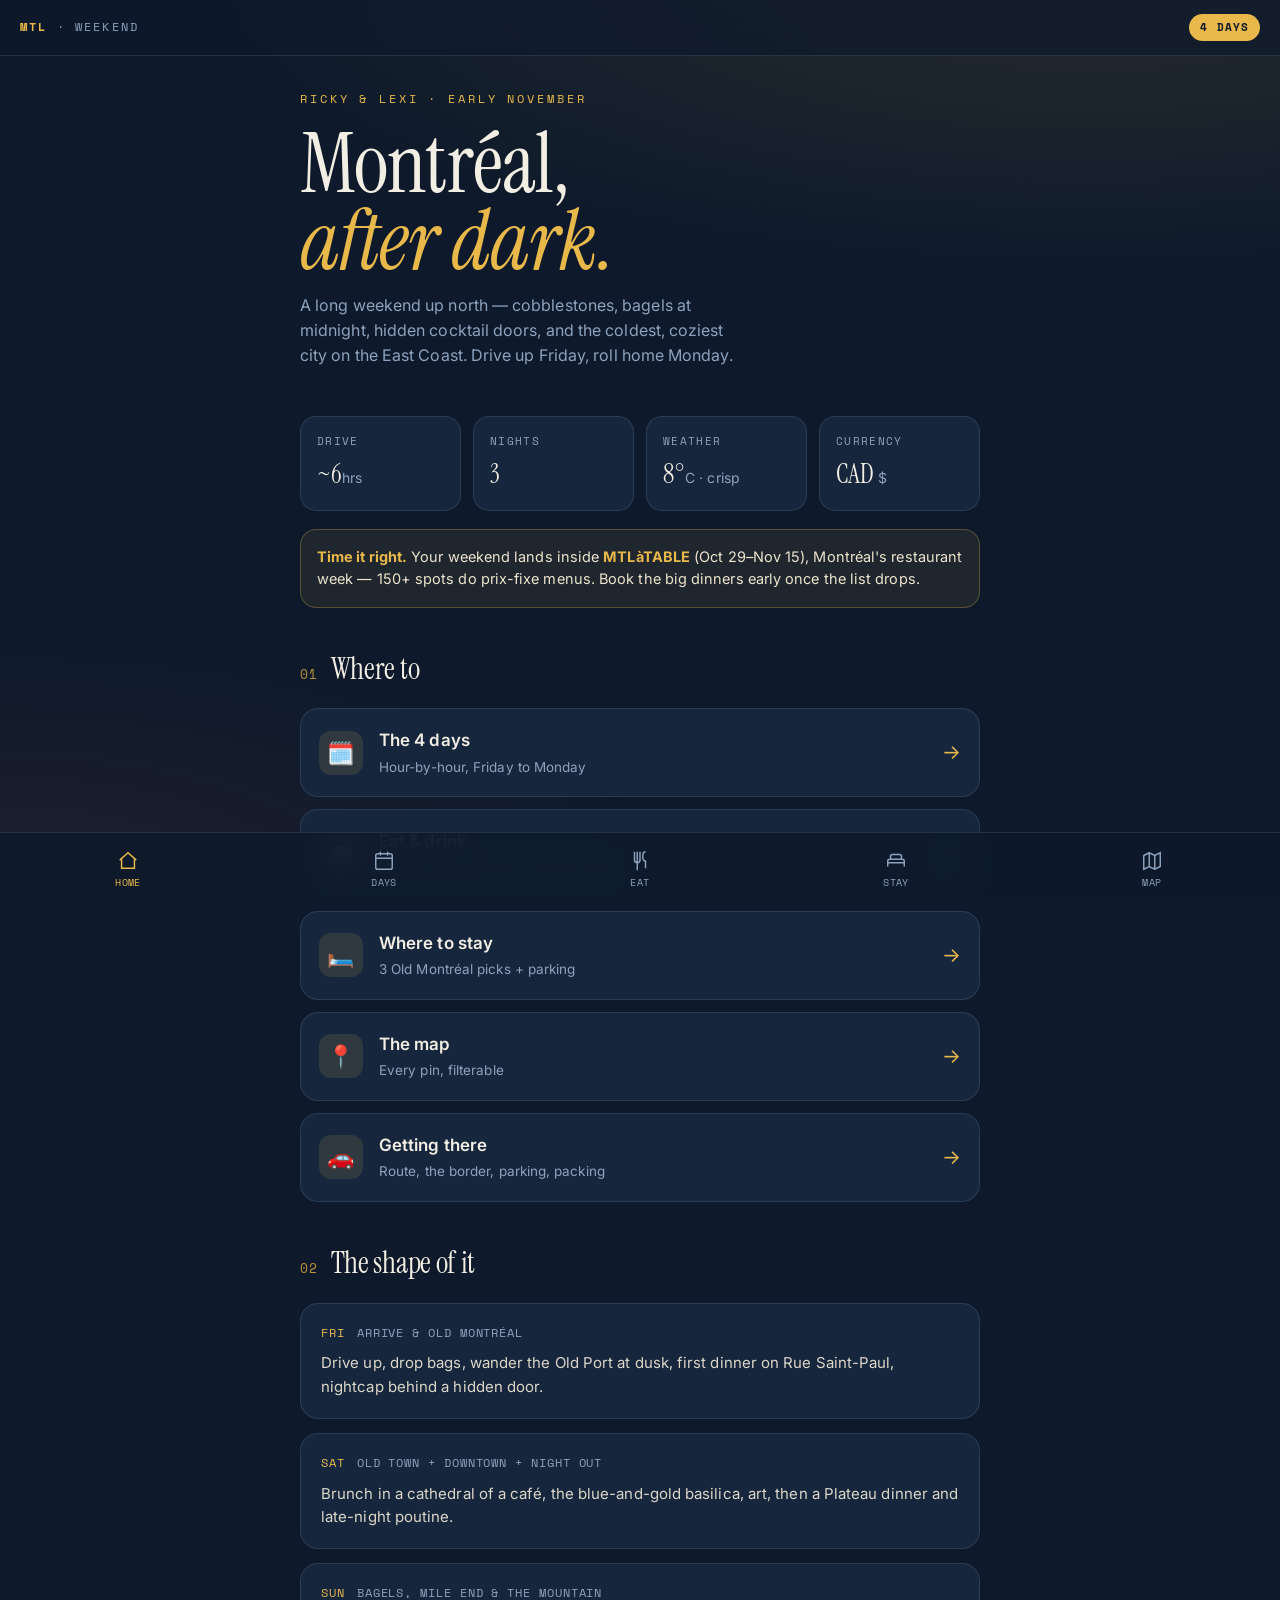
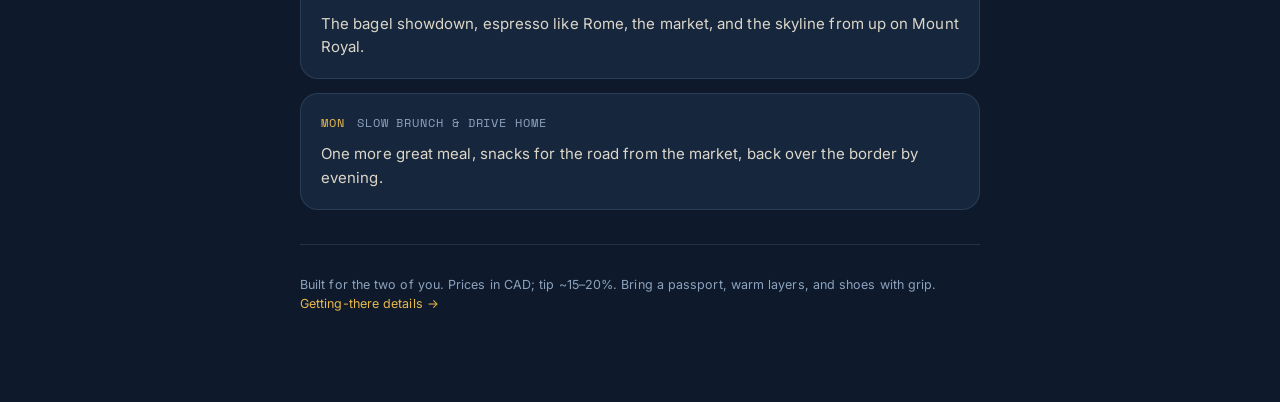
==== index.html @ c393d279 "Add files via upload" ====
<!DOCTYPE html>
<html lang="en">
<head>
<meta charset="UTF-8">
<meta name="viewport" content="width=device-width, initial-scale=1, viewport-fit=cover">
<meta name="apple-mobile-web-app-capable" content="yes">
<meta name="apple-mobile-web-app-status-bar-style" content="black-translucent">
<meta name="theme-color" content="#0E1A2B">
<title>Ricky & Lexi — Montréal</title>
<link rel="icon" href="icon.svg">
<link rel="apple-touch-icon" href="icon.svg">
<link rel="preconnect" href="https://fonts.googleapis.com">
<link rel="preconnect" href="https://fonts.gstatic.com" crossorigin>
<link href="https://fonts.googleapis.com/css2?family=Instrument+Serif:ital@0;1&family=Inter:wght@400;500;600;700&family=Space+Mono:wght@400;700&display=swap" rel="stylesheet">
<link rel="stylesheet" href="style.css">
</head>
<body>

<div class="topbar">
  <div class="mark"><b>MTL</b> · weekend</div>
  <div class="pill">4 days</div>
</div>

<div class="wrap">
  <section class="hero">
    <div class="eyebrow">Ricky &amp; Lexi · early November</div>
    <h1>Montréal,<br><em>after dark.</em></h1>
    <p class="sub">A long weekend up north — cobblestones, bagels at midnight, hidden cocktail doors, and the coldest, coziest city on the East Coast. Drive up Friday, roll home Monday.</p>
  </section>

  <div class="facts">
    <div class="fact"><div class="k">Drive</div><div class="v">~6<small>hrs</small></div></div>
    <div class="fact"><div class="k">Nights</div><div class="v">3</div></div>
    <div class="fact"><div class="k">Weather</div><div class="v">8°<small>C · crisp</small></div></div>
    <div class="fact"><div class="k">Currency</div><div class="v">CAD<small> $</small></div></div>
  </div>

  <div class="note">
    <b>Time it right.</b> Your weekend lands inside <b>MTLàTABLE</b> (Oct 29–Nov 15), Montréal's restaurant week — 150+ spots do prix-fixe menus. Book the big dinners early once the list drops.
  </div>

  <div class="shead"><span class="n">01</span><h2>Where to</h2></div>
  <div class="navcards">
    <a class="navcard" href="itinerary.html">
      <div class="ico">🗓️</div>
      <div class="t"><b>The 4 days</b><span>Hour-by-hour, Friday to Monday</span></div>
      <div class="arr">→</div>
    </a>
    <a class="navcard" href="eat.html">
      <div class="ico">🍽️</div>
      <div class="t"><b>Eat &amp; drink</b><span>Poutine, tasting menus, hidden bars</span></div>
      <div class="arr">→</div>
    </a>
    <a class="navcard" href="stay.html">
      <div class="ico">🛏️</div>
      <div class="t"><b>Where to stay</b><span>3 Old Montréal picks + parking</span></div>
      <div class="arr">→</div>
    </a>
    <a class="navcard" href="map.html">
      <div class="ico">📍</div>
      <div class="t"><b>The map</b><span>Every pin, filterable</span></div>
      <div class="arr">→</div>
    </a>
    <a class="navcard" href="drive.html">
      <div class="ico">🚗</div>
      <div class="t"><b>Getting there</b><span>Route, the border, parking, packing</span></div>
      <div class="arr">→</div>
    </a>
  </div>

  <div class="shead"><span class="n">02</span><h2>The shape of it</h2></div>
  <div class="card">
    <div class="meta"><span class="tag">Fri</span> Arrive &amp; Old Montréal</div>
    <p>Drive up, drop bags, wander the Old Port at dusk, first dinner on Rue Saint-Paul, nightcap behind a hidden door.</p>
  </div>
  <div class="card">
    <div class="meta"><span class="tag">Sat</span> Old town + downtown + night out</div>
    <p>Brunch in a cathedral of a café, the blue-and-gold basilica, art, then a Plateau dinner and late-night poutine.</p>
  </div>
  <div class="card">
    <div class="meta"><span class="tag">Sun</span> Bagels, Mile End &amp; the mountain</div>
    <p>The bagel showdown, espresso like Rome, the market, and the skyline from up on Mount Royal.</p>
  </div>
  <div class="card">
    <div class="meta"><span class="tag">Mon</span> Slow brunch &amp; drive home</div>
    <p>One more great meal, snacks for the road from the market, back over the border by evening.</p>
  </div>

  <div class="foot">
    Built for the two of you. Prices in CAD; tip ~15–20%. Bring a passport, warm layers, and shoes with grip. <a href="drive.html">Getting-there details →</a>
  </div>
</div>

<nav class="tabbar">
  <a class="on" href="index.html"><svg viewBox="0 0 24 24"><path d="M3 11l9-8 9 8"/><path d="M5 10v10h14V10"/></svg>Home</a>
  <a href="itinerary.html"><svg viewBox="0 0 24 24"><rect x="3" y="4" width="18" height="17" rx="2"/><path d="M3 9h18M8 2v4M16 2v4"/></svg>Days</a>
  <a href="eat.html"><svg viewBox="0 0 24 24"><path d="M6 2v9a3 3 0 006 0V2M9 2v20M18 2c-2 0-3 2-3 5s1 5 3 5v8"/></svg>Eat</a>
  <a href="stay.html"><svg viewBox="0 0 24 24"><path d="M3 18v-6a2 2 0 012-2h14a2 2 0 012 2v6M3 14h18M6 10V7a2 2 0 012-2h8a2 2 0 012 2v3"/></svg>Stay</a>
  <a href="map.html"><svg viewBox="0 0 24 24"><path d="M9 3L3 6v15l6-3 6 3 6-3V3l-6 3-6-3z"/><path d="M9 3v15M15 6v15"/></svg>Map</a>
</nav>

</body>
</html>
---- style.css ----
/* =========================================================
   Ricky & Lexi — Montréal Weekend
   Theme: winter-night cobalt + Notre-Dame gold
   Mobile-first, app-style. Shared across all pages.
   ========================================================= */

:root{
  --ink:      #0E1A2B;   /* midnight navy base */
  --ink-2:    #16273D;   /* raised card */
  --ink-3:    #1E3350;   /* hover / border */
  --gold:     #E8B84B;   /* Notre-Dame gold leaf */
  --gold-dim: #B9903A;
  --coral:    #E5604D;   /* warm accent, used sparingly */
  --cream:    #F3EEE3;   /* primary text on dark */
  --slate:    #8DA2BE;   /* secondary text */
  --line:     rgba(141,162,190,.18);
  --tab-h:    68px;

  --serif: "Instrument Serif", Georgia, serif;
  --sans:  "Inter", -apple-system, BlinkMacSystemFont, sans-serif;
  --mono:  "Space Mono", ui-monospace, monospace;
}

*{ box-sizing:border-box; margin:0; padding:0; -webkit-tap-highlight-color:transparent; }

html{ -webkit-text-size-adjust:100%; scroll-behavior:smooth; }

body{
  font-family:var(--sans);
  background:var(--ink);
  color:var(--cream);
  line-height:1.55;
  letter-spacing:.005em;
  padding-bottom:calc(var(--tab-h) + env(safe-area-inset-bottom));
  overflow-x:hidden;
  -webkit-font-smoothing:antialiased;
}

/* subtle warm glow, like café windows against the cold */
body::before{
  content:"";
  position:fixed; inset:0; z-index:-1; pointer-events:none;
  background:
    radial-gradient(120% 60% at 85% -5%, rgba(232,184,75,.12), transparent 60%),
    radial-gradient(90% 50% at 0% 100%, rgba(229,96,77,.08), transparent 60%);
}

a{ color:inherit; text-decoration:none; }
img{ max-width:100%; display:block; }

/* ---------- Layout shell ---------- */
.wrap{ width:100%; max-width:720px; margin:0 auto; padding:0 20px; }

/* ---------- Top bar ---------- */
.topbar{
  position:sticky; top:0; z-index:40;
  display:flex; align-items:center; justify-content:space-between;
  padding:14px 20px calc(14px);
  padding-top:calc(14px + env(safe-area-inset-top));
  background:rgba(14,26,43,.72);
  backdrop-filter:blur(16px); -webkit-backdrop-filter:blur(16px);
  border-bottom:1px solid var(--line);
}
.topbar .mark{
  font-family:var(--mono); font-size:12px; letter-spacing:.18em;
  text-transform:uppercase; color:var(--slate);
}
.topbar .mark b{ color:var(--gold); font-weight:700; }
.topbar .pill{
  font-family:var(--mono); font-size:11px; letter-spacing:.1em;
  color:var(--ink); background:var(--gold); border-radius:999px;
  padding:5px 11px; text-transform:uppercase; font-weight:700;
}

/* ---------- Hero ---------- */
.hero{ padding:34px 0 26px; }
.eyebrow{
  font-family:var(--mono); font-size:12px; letter-spacing:.24em;
  text-transform:uppercase; color:var(--gold); margin-bottom:16px;
}
.hero h1{
  font-family:var(--serif); font-weight:400;
  font-size:clamp(46px,15vw,84px); line-height:.92; letter-spacing:-.01em;
  margin-bottom:6px;
}
.hero h1 em{ font-style:italic; color:var(--gold); }
.hero .sub{
  color:var(--slate); font-size:16px; max-width:44ch; margin-top:14px;
}

/* ---------- Section heads ---------- */
.shead{ display:flex; align-items:baseline; gap:12px; margin:38px 0 16px; }
.shead .n{
  font-family:var(--mono); font-size:13px; color:var(--gold-dim);
  letter-spacing:.1em;
}
.shead h2{
  font-family:var(--serif); font-weight:400; font-size:30px; letter-spacing:-.01em;
}
.lead{ color:var(--slate); font-size:15.5px; margin-bottom:18px; max-width:56ch; }

/* ---------- Quick facts strip ---------- */
.facts{ display:grid; grid-template-columns:repeat(2,1fr); gap:12px; margin:22px 0 8px; }
.fact{
  background:var(--ink-2); border:1px solid var(--line); border-radius:16px;
  padding:16px;
}
.fact .k{ font-family:var(--mono); font-size:11px; letter-spacing:.12em; text-transform:uppercase; color:var(--slate); }
.fact .v{ font-family:var(--serif); font-size:26px; margin-top:4px; }
.fact .v small{ font-size:14px; color:var(--slate); font-family:var(--sans); }

/* ---------- Nav cards (home) ---------- */
.navcards{ display:grid; gap:12px; margin-top:8px; }
.navcard{
  display:flex; align-items:center; gap:16px;
  background:var(--ink-2); border:1px solid var(--line); border-radius:18px;
  padding:18px; transition:transform .18s ease, border-color .18s ease;
}
.navcard:active{ transform:scale(.985); }
.navcard .ico{
  width:44px; height:44px; flex:0 0 44px; border-radius:12px;
  display:grid; place-items:center; background:rgba(232,184,75,.12);
  font-size:22px;
}
.navcard .t{ flex:1; }
.navcard .t b{ font-size:17px; font-weight:600; display:block; }
.navcard .t span{ color:var(--slate); font-size:13.5px; }
.navcard .arr{ color:var(--gold); font-size:20px; }

/* ---------- Generic card ---------- */
.card{
  background:var(--ink-2); border:1px solid var(--line); border-radius:18px;
  padding:20px; margin-bottom:14px;
}
.card h3{ font-family:var(--serif); font-weight:400; font-size:23px; margin-bottom:4px; }
.card .meta{
  font-family:var(--mono); font-size:11.5px; letter-spacing:.08em;
  text-transform:uppercase; color:var(--slate); margin-bottom:10px;
  display:flex; flex-wrap:wrap; gap:6px 12px;
}
.card p{ font-size:15px; color:#DCD6C9; }
.card p + p{ margin-top:8px; }
.tag{ color:var(--gold); }
.tag.coral{ color:var(--coral); }

.badge{
  display:inline-block; font-family:var(--mono); font-size:10.5px; letter-spacing:.1em;
  text-transform:uppercase; padding:3px 9px; border-radius:999px;
  border:1px solid var(--line); color:var(--slate);
}
.badge.pick{ background:var(--gold); color:var(--ink); border-color:var(--gold); font-weight:700; }
.badge.warn{ color:var(--coral); border-color:rgba(229,96,77,.4); }

.price{ color:var(--gold); font-family:var(--mono); font-size:13px; }

.linkrow{ display:flex; gap:10px; margin-top:14px; flex-wrap:wrap; }
.btn{
  font-family:var(--mono); font-size:12px; letter-spacing:.06em; text-transform:uppercase;
  padding:10px 14px; border-radius:12px; border:1px solid var(--line);
  color:var(--cream); transition:background .15s, border-color .15s;
}
.btn:active{ background:var(--ink-3); }
.btn.gold{ background:var(--gold); color:var(--ink); border-color:var(--gold); font-weight:700; }

/* ---------- Day tabs (itinerary) ---------- */
.daytabs{
  display:flex; gap:8px; overflow-x:auto; padding:4px 0 12px;
  position:sticky; top:64px; z-index:30; background:var(--ink);
  -webkit-overflow-scrolling:touch; scrollbar-width:none;
}
.daytabs::-webkit-scrollbar{ display:none; }
.daytab{
  flex:0 0 auto; font-family:var(--mono); font-size:12px; letter-spacing:.06em;
  padding:9px 15px; border-radius:999px; border:1px solid var(--line);
  color:var(--slate); text-transform:uppercase; cursor:pointer;
}
.daytab.on{ background:var(--gold); color:var(--ink); border-color:var(--gold); font-weight:700; }

.day{ display:none; }
.day.on{ display:block; animation:fade .35s ease; }
.dayhead{ margin:10px 0 4px; }
.dayhead .dnum{ font-family:var(--mono); color:var(--gold-dim); font-size:13px; letter-spacing:.1em; }
.dayhead h2{ font-family:var(--serif); font-weight:400; font-size:32px; letter-spacing:-.01em; }
.dayhead .weather{ color:var(--slate); font-size:13.5px; margin-top:6px; font-family:var(--mono); }

/* timeline */
.tl{ position:relative; margin:22px 0 8px; padding-left:26px; }
.tl::before{
  content:""; position:absolute; left:6px; top:6px; bottom:10px; width:2px;
  background:linear-gradient(var(--gold),transparent);
}
.stop{ position:relative; padding:0 0 22px; }
.stop::before{
  content:""; position:absolute; left:-26px; top:5px; width:12px; height:12px;
  border-radius:50%; background:var(--ink); border:2px solid var(--gold);
}
.stop .time{ font-family:var(--mono); font-size:11.5px; letter-spacing:.08em; color:var(--gold); text-transform:uppercase; }
.stop h4{ font-size:17px; font-weight:600; margin:2px 0 3px; }
.stop p{ font-size:14.5px; color:#CFC9BC; }
.stop .kind{ font-family:var(--mono); font-size:10px; text-transform:uppercase; letter-spacing:.1em; color:var(--slate); }

/* ---------- Filter chips (map/eat) ---------- */
.chips{ display:flex; gap:8px; overflow-x:auto; padding:2px 0 14px; scrollbar-width:none; -webkit-overflow-scrolling:touch; }
.chips::-webkit-scrollbar{ display:none; }
.chip{
  flex:0 0 auto; font-family:var(--mono); font-size:11.5px; letter-spacing:.05em;
  padding:8px 13px; border-radius:999px; border:1px solid var(--line);
  color:var(--slate); text-transform:uppercase; cursor:pointer; user-select:none;
}
.chip.on{ background:var(--ink-3); color:var(--cream); border-color:var(--gold); }
.chip .dot{ display:inline-block; width:8px; height:8px; border-radius:50%; margin-right:6px; vertical-align:middle; }

/* ---------- Map ---------- */
#map{
  height:60vh; min-height:380px; width:100%;
  border-radius:20px; border:1px solid var(--line); overflow:hidden; margin-bottom:14px;
  background:var(--ink-2);
}
.leaflet-popup-content-wrapper{
  background:var(--ink-2); color:var(--cream); border-radius:14px;
  border:1px solid var(--line);
}
.leaflet-popup-tip{ background:var(--ink-2); }
.leaflet-popup-content{ margin:12px 14px; font-family:var(--sans); }
.leaflet-popup-content b{ font-family:var(--serif); font-weight:400; font-size:18px; }
.leaflet-popup-content .pk{ font-family:var(--mono); font-size:10.5px; letter-spacing:.08em; text-transform:uppercase; color:var(--gold); display:block; margin:3px 0 4px; }
.leaflet-popup-content a{ color:var(--gold); font-family:var(--mono); font-size:12px; }
.leaflet-container a.leaflet-popup-close-button{ color:var(--slate); }

/* ---------- Bottom app tab bar ---------- */
.tabbar{
  position:fixed; left:0; right:0; bottom:0; z-index:50;
  height:calc(var(--tab-h) + env(safe-area-inset-bottom));
  padding-bottom:env(safe-area-inset-bottom);
  display:flex; background:rgba(14,26,43,.9);
  backdrop-filter:blur(18px); -webkit-backdrop-filter:blur(18px);
  border-top:1px solid var(--line);
}
.tabbar a{
  flex:1; display:flex; flex-direction:column; align-items:center; justify-content:center;
  gap:3px; color:var(--slate); font-size:10px; font-family:var(--mono); letter-spacing:.04em;
  text-transform:uppercase; padding-top:8px;
}
.tabbar a svg{ width:22px; height:22px; stroke:currentColor; fill:none; stroke-width:1.6; }
.tabbar a.on{ color:var(--gold); }

/* ---------- Footer note ---------- */
.foot{ color:var(--slate); font-size:12.5px; padding:30px 0 20px; border-top:1px solid var(--line); margin-top:34px; }
.foot a{ color:var(--gold); }
.callout{
  background:rgba(229,96,77,.09); border:1px solid rgba(229,96,77,.28);
  border-radius:16px; padding:16px; margin:18px 0; font-size:14.5px; color:#EAD9CF;
}
.callout b{ color:var(--coral); }
.note{
  background:rgba(232,184,75,.08); border:1px solid rgba(232,184,75,.28);
  border-radius:16px; padding:16px; margin:18px 0; font-size:14.5px; color:#EDE4CE;
}
.note b{ color:var(--gold); }

@keyframes fade{ from{opacity:0; transform:translateY(8px);} to{opacity:1; transform:none;} }

@media (prefers-reduced-motion:reduce){
  *{ animation:none !important; transition:none !important; scroll-behavior:auto; }
}

@media (min-width:600px){
  .facts{ grid-template-columns:repeat(4,1fr); }
}
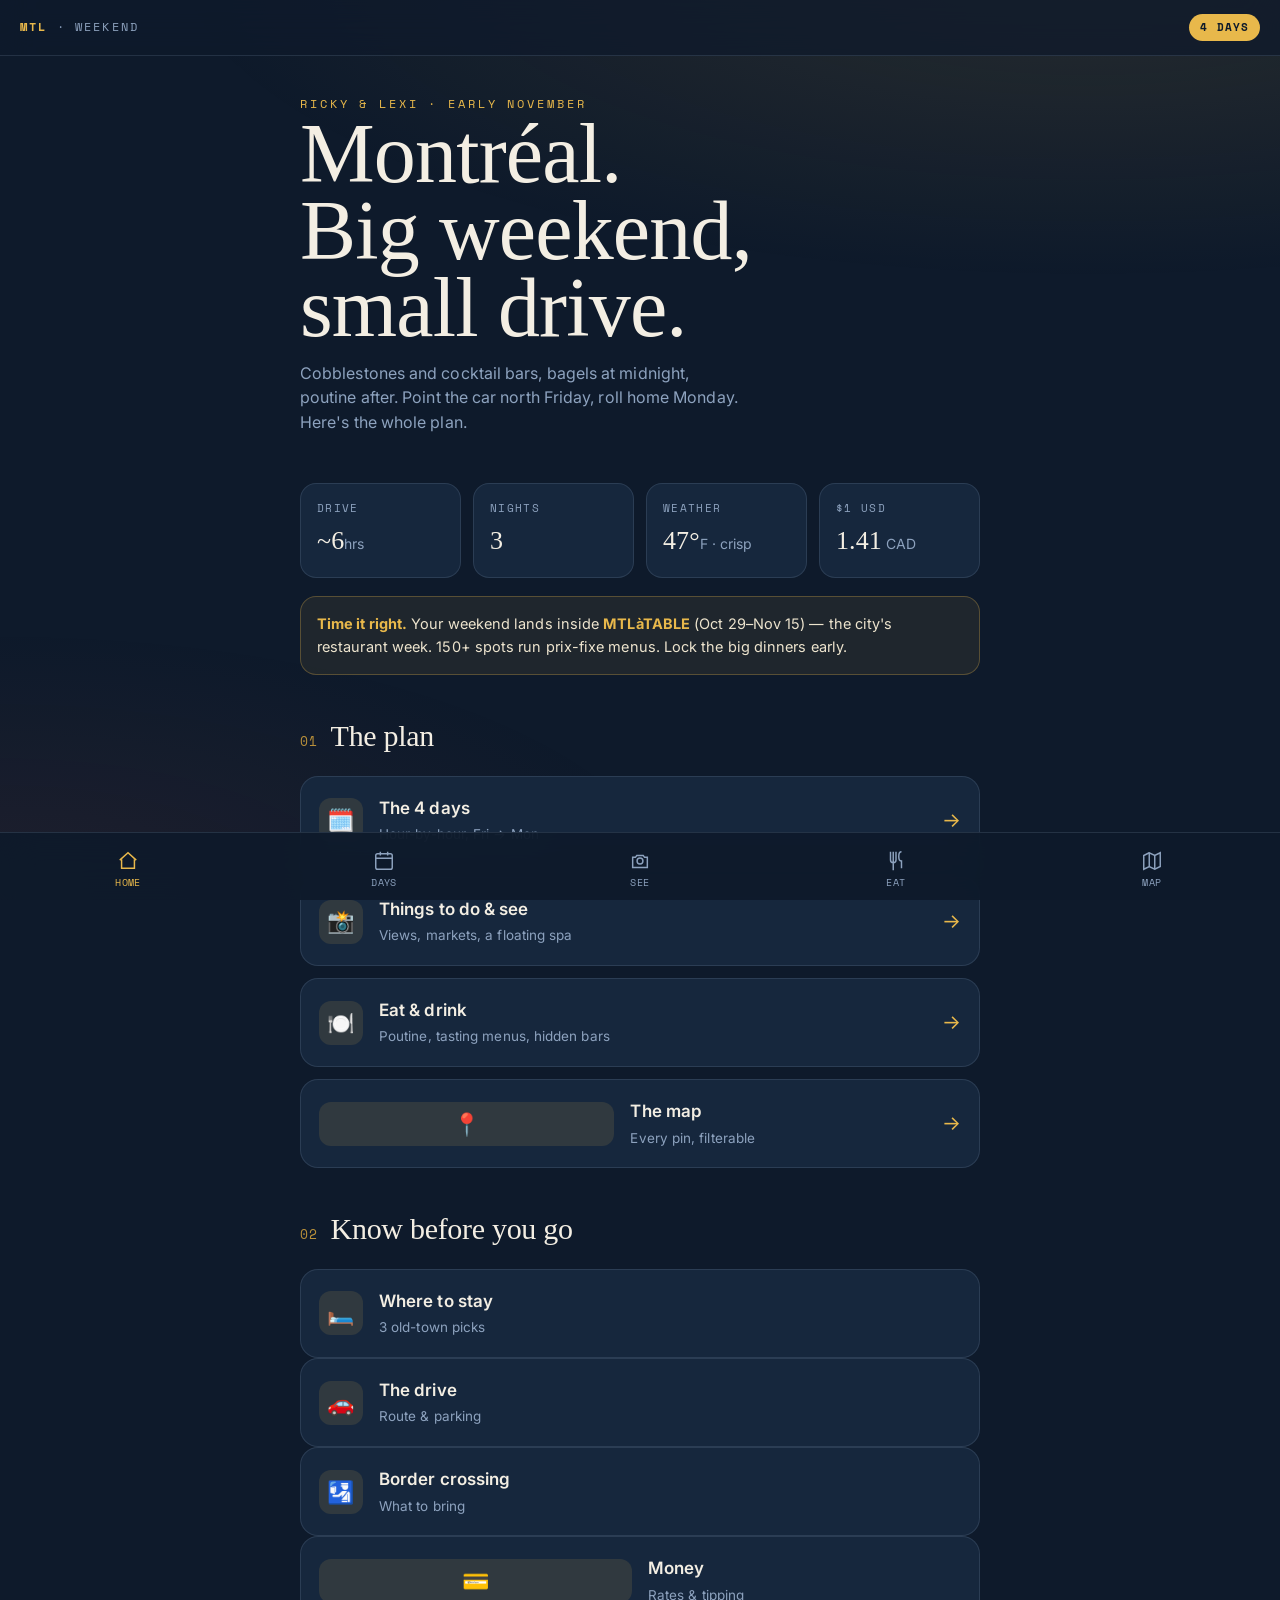
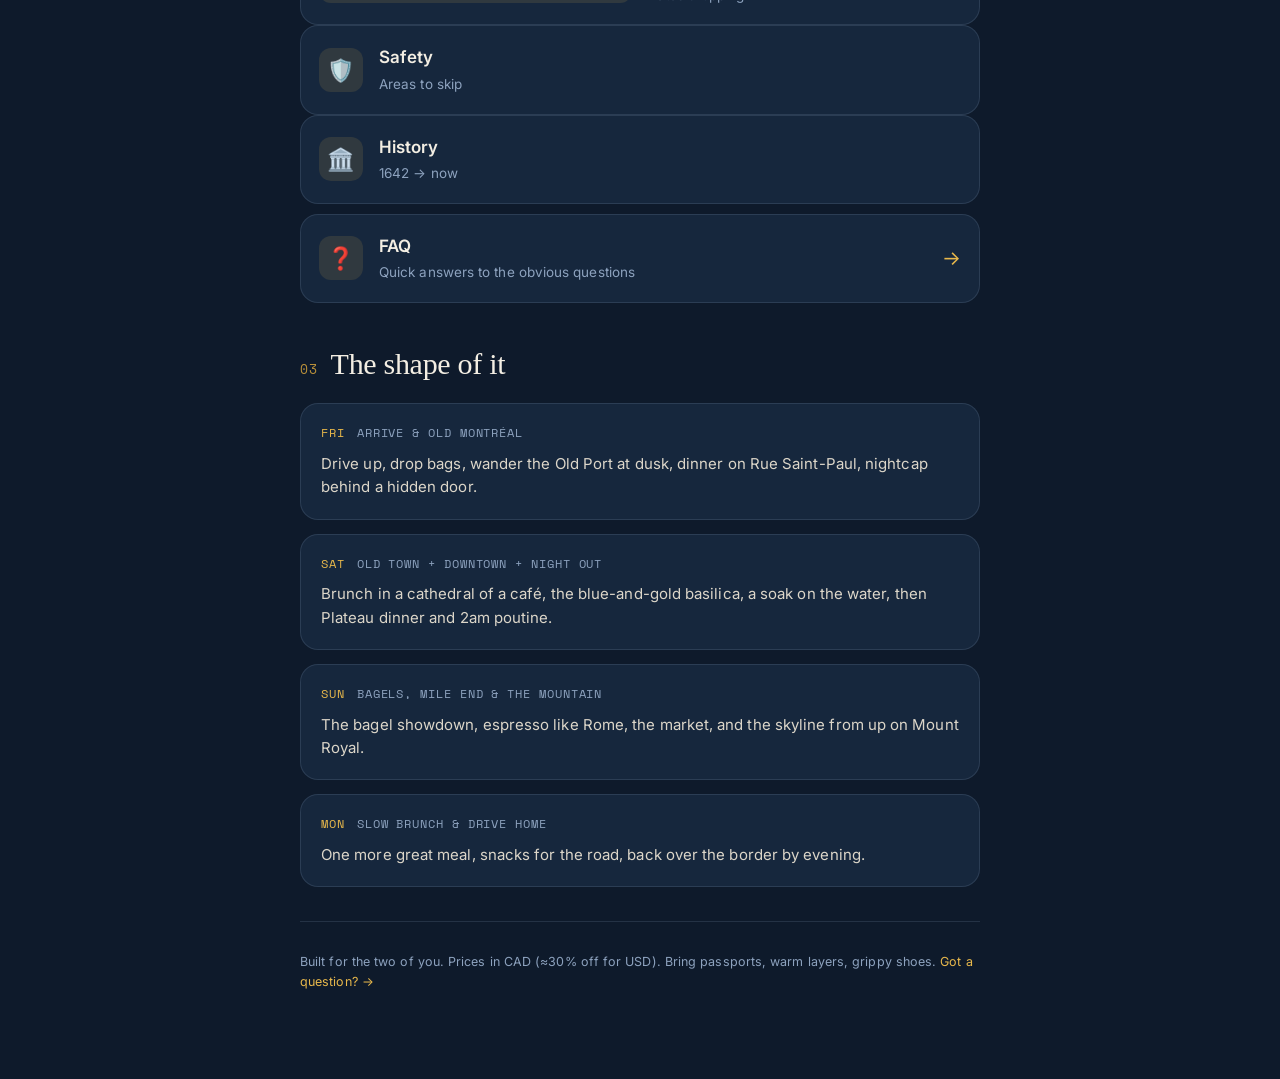
==== commit 3f14ecfe: "Add files via upload" ====
--- a/index.html
+++ b/index.html
@@ -4,100 +4,69 @@
 <meta charset="UTF-8">
 <meta name="viewport" content="width=device-width, initial-scale=1, viewport-fit=cover">
 <meta name="apple-mobile-web-app-capable" content="yes">
-<meta name="apple-mobile-web-app-status-bar-style" content="black-translucent">
-<meta name="theme-color" content="#0E1A2B">
-<title>Ricky & Lexi — Montréal</title>
-<link rel="icon" href="icon.svg">
-<link rel="apple-touch-icon" href="icon.svg">
-<link rel="preconnect" href="https://fonts.googleapis.com">
-<link rel="preconnect" href="https://fonts.gstatic.com" crossorigin>
-<link href="https://fonts.googleapis.com/css2?family=Instrument+Serif:ital@0;1&family=Inter:wght@400;500;600;700&family=Space+Mono:wght@400;700&display=swap" rel="stylesheet">
+<meta name="apple-mobile-web-app-status-bar-style" content="default">
+<meta name="theme-color" content="#FCFBF7">
+<title>Ricky &amp; Lexi — Montréal</title>
+<link rel="icon" href="icon.svg"><link rel="apple-touch-icon" href="icon.svg">
+<link rel="preconnect" href="https://fonts.googleapis.com"><link rel="preconnect" href="https://fonts.gstatic.com" crossorigin>
+<link href="https://fonts.googleapis.com/css2?family=Bricolage+Grotesque:opsz,wght@12..96,600;12..96,700;12..96,800&family=Inter:wght@400;500;600;700&family=Space+Mono:wght@400;700&display=swap" rel="stylesheet">
 <link rel="stylesheet" href="style.css">
 </head>
 <body>
 
-<div class="topbar">
-  <div class="mark"><b>MTL</b> · weekend</div>
-  <div class="pill">4 days</div>
-</div>
+<div class="topbar"><div class="mark"><b>MTL</b> · weekend</div><div class="pill blue">4 days</div></div>
 
 <div class="wrap">
   <section class="hero">
-    <div class="eyebrow">Ricky &amp; Lexi · early November</div>
-    <h1>Montréal,<br><em>after dark.</em></h1>
-    <p class="sub">A long weekend up north — cobblestones, bagels at midnight, hidden cocktail doors, and the coldest, coziest city on the East Coast. Drive up Friday, roll home Monday.</p>
+    <span class="eyebrow">Ricky &amp; Lexi · early November</span>
+    <h1><span class="hl">Montréal.</span><br>Big weekend,<br><span class="blue">small drive.</span></h1>
+    <p class="sub">Cobblestones and cocktail bars, bagels at midnight, poutine after. Point the car north Friday, roll home Monday. Here's the whole plan.</p>
   </section>
 
   <div class="facts">
-    <div class="fact"><div class="k">Drive</div><div class="v">~6<small>hrs</small></div></div>
-    <div class="fact"><div class="k">Nights</div><div class="v">3</div></div>
-    <div class="fact"><div class="k">Weather</div><div class="v">8°<small>C · crisp</small></div></div>
-    <div class="fact"><div class="k">Currency</div><div class="v">CAD<small> $</small></div></div>
+    <div class="fact f-blue"><div class="k">Drive</div><div class="v">~6<small>hrs</small></div></div>
+    <div class="fact f-yellow"><div class="k">Nights</div><div class="v">3</div></div>
+    <div class="fact"><div class="k">Weather</div><div class="v">47°<small>F · crisp</small></div></div>
+    <div class="fact f-red"><div class="k">$1 USD</div><div class="v">1.41<small> CAD</small></div></div>
   </div>
 
-  <div class="note">
-    <b>Time it right.</b> Your weekend lands inside <b>MTLàTABLE</b> (Oct 29–Nov 15), Montréal's restaurant week — 150+ spots do prix-fixe menus. Book the big dinners early once the list drops.
+  <div class="note"><b>Time it right.</b> Your weekend lands inside <b>MTLàTABLE</b> (Oct 29–Nov 15) — the city's restaurant week. 150+ spots run prix-fixe menus. Lock the big dinners early.</div>
+
+  <div class="shead"><span class="n">01</span><h2>The plan</h2></div>
+  <div class="navcards">
+    <a class="navcard" href="itinerary.html"><div class="ico b">🗓️</div><div class="t"><b>The 4 days</b><span>Hour-by-hour, Fri → Mon</span></div><div class="arr">→</div></a>
+    <a class="navcard" href="see.html"><div class="ico y">📸</div><div class="t"><b>Things to do &amp; see</b><span>Views, markets, a floating spa</span></div><div class="arr">→</div></a>
+    <a class="navcard" href="eat.html"><div class="ico r">🍽️</div><div class="t"><b>Eat &amp; drink</b><span>Poutine, tasting menus, hidden bars</span></div><div class="arr">→</div></a>
+    <a class="navcard" href="map.html"><div class="ico t">📍</div><div class="t"><b>The map</b><span>Every pin, filterable</span></div><div class="arr">→</div></a>
   </div>
 
-  <div class="shead"><span class="n">01</span><h2>Where to</h2></div>
-  <div class="navcards">
-    <a class="navcard" href="itinerary.html">
-      <div class="ico">🗓️</div>
-      <div class="t"><b>The 4 days</b><span>Hour-by-hour, Friday to Monday</span></div>
-      <div class="arr">→</div>
-    </a>
-    <a class="navcard" href="eat.html">
-      <div class="ico">🍽️</div>
-      <div class="t"><b>Eat &amp; drink</b><span>Poutine, tasting menus, hidden bars</span></div>
-      <div class="arr">→</div>
-    </a>
-    <a class="navcard" href="stay.html">
-      <div class="ico">🛏️</div>
-      <div class="t"><b>Where to stay</b><span>3 Old Montréal picks + parking</span></div>
-      <div class="arr">→</div>
-    </a>
-    <a class="navcard" href="map.html">
-      <div class="ico">📍</div>
-      <div class="t"><b>The map</b><span>Every pin, filterable</span></div>
-      <div class="arr">→</div>
-    </a>
-    <a class="navcard" href="drive.html">
-      <div class="ico">🚗</div>
-      <div class="t"><b>Getting there</b><span>Route, the border, parking, packing</span></div>
-      <div class="arr">→</div>
-    </a>
+  <div class="shead"><span class="n">02</span><h2>Know before you go</h2></div>
+  <div class="grid2">
+    <a class="navcard" href="stay.html"><div class="ico b">🛏️</div><div class="t"><b>Where to stay</b><span>3 old-town picks</span></div></a>
+    <a class="navcard" href="drive.html"><div class="ico r">🚗</div><div class="t"><b>The drive</b><span>Route &amp; parking</span></div></a>
+    <a class="navcard" href="border.html"><div class="ico y">🛂</div><div class="t"><b>Border crossing</b><span>What to bring</span></div></a>
+    <a class="navcard" href="money.html"><div class="ico t">💳</div><div class="t"><b>Money</b><span>Rates &amp; tipping</span></div></a>
+    <a class="navcard" href="safety.html"><div class="ico r">🛡️</div><div class="t"><b>Safety</b><span>Areas to skip</span></div></a>
+    <a class="navcard" href="history.html"><div class="ico b">🏛️</div><div class="t"><b>History</b><span>1642 → now</span></div></a>
   </div>
+  <div style="height:10px"></div>
+  <a class="navcard" href="faq.html"><div class="ico y">❓</div><div class="t"><b>FAQ</b><span>Quick answers to the obvious questions</span></div><div class="arr">→</div></a>
 
-  <div class="shead"><span class="n">02</span><h2>The shape of it</h2></div>
-  <div class="card">
-    <div class="meta"><span class="tag">Fri</span> Arrive &amp; Old Montréal</div>
-    <p>Drive up, drop bags, wander the Old Port at dusk, first dinner on Rue Saint-Paul, nightcap behind a hidden door.</p>
-  </div>
-  <div class="card">
-    <div class="meta"><span class="tag">Sat</span> Old town + downtown + night out</div>
-    <p>Brunch in a cathedral of a café, the blue-and-gold basilica, art, then a Plateau dinner and late-night poutine.</p>
-  </div>
-  <div class="card">
-    <div class="meta"><span class="tag">Sun</span> Bagels, Mile End &amp; the mountain</div>
-    <p>The bagel showdown, espresso like Rome, the market, and the skyline from up on Mount Royal.</p>
-  </div>
-  <div class="card">
-    <div class="meta"><span class="tag">Mon</span> Slow brunch &amp; drive home</div>
-    <p>One more great meal, snacks for the road from the market, back over the border by evening.</p>
-  </div>
+  <div class="shead"><span class="n">03</span><h2>The shape of it</h2></div>
+  <div class="card"><div class="meta"><span class="tag">Fri</span> Arrive &amp; Old Montréal</div><p>Drive up, drop bags, wander the Old Port at dusk, dinner on Rue Saint-Paul, nightcap behind a hidden door.</p></div>
+  <div class="card"><div class="meta"><span class="tag">Sat</span> Old town + downtown + night out</div><p>Brunch in a cathedral of a café, the blue-and-gold basilica, a soak on the water, then Plateau dinner and 2am poutine.</p></div>
+  <div class="card"><div class="meta"><span class="tag">Sun</span> Bagels, Mile End &amp; the mountain</div><p>The bagel showdown, espresso like Rome, the market, and the skyline from up on Mount Royal.</p></div>
+  <div class="card"><div class="meta"><span class="tag">Mon</span> Slow brunch &amp; drive home</div><p>One more great meal, snacks for the road, back over the border by evening.</p></div>
 
-  <div class="foot">
-    Built for the two of you. Prices in CAD; tip ~15–20%. Bring a passport, warm layers, and shoes with grip. <a href="drive.html">Getting-there details →</a>
-  </div>
+  <div class="foot">Built for the two of you. Prices in CAD (≈30% off for USD). Bring passports, warm layers, grippy shoes. <a href="faq.html">Got a question? →</a></div>
 </div>
 
 <nav class="tabbar">
   <a class="on" href="index.html"><svg viewBox="0 0 24 24"><path d="M3 11l9-8 9 8"/><path d="M5 10v10h14V10"/></svg>Home</a>
   <a href="itinerary.html"><svg viewBox="0 0 24 24"><rect x="3" y="4" width="18" height="17" rx="2"/><path d="M3 9h18M8 2v4M16 2v4"/></svg>Days</a>
+  <a href="see.html"><svg viewBox="0 0 24 24"><circle cx="12" cy="12" r="3.2"/><path d="M4 8h3l1.5-2h7L17 8h3v11H4z"/></svg>See</a>
   <a href="eat.html"><svg viewBox="0 0 24 24"><path d="M6 2v9a3 3 0 006 0V2M9 2v20M18 2c-2 0-3 2-3 5s1 5 3 5v8"/></svg>Eat</a>
-  <a href="stay.html"><svg viewBox="0 0 24 24"><path d="M3 18v-6a2 2 0 012-2h14a2 2 0 012 2v6M3 14h18M6 10V7a2 2 0 012-2h8a2 2 0 012 2v3"/></svg>Stay</a>
   <a href="map.html"><svg viewBox="0 0 24 24"><path d="M9 3L3 6v15l6-3 6 3 6-3V3l-6 3-6-3z"/><path d="M9 3v15M15 6v15"/></svg>Map</a>
 </nav>
-
 </body>
 </html>
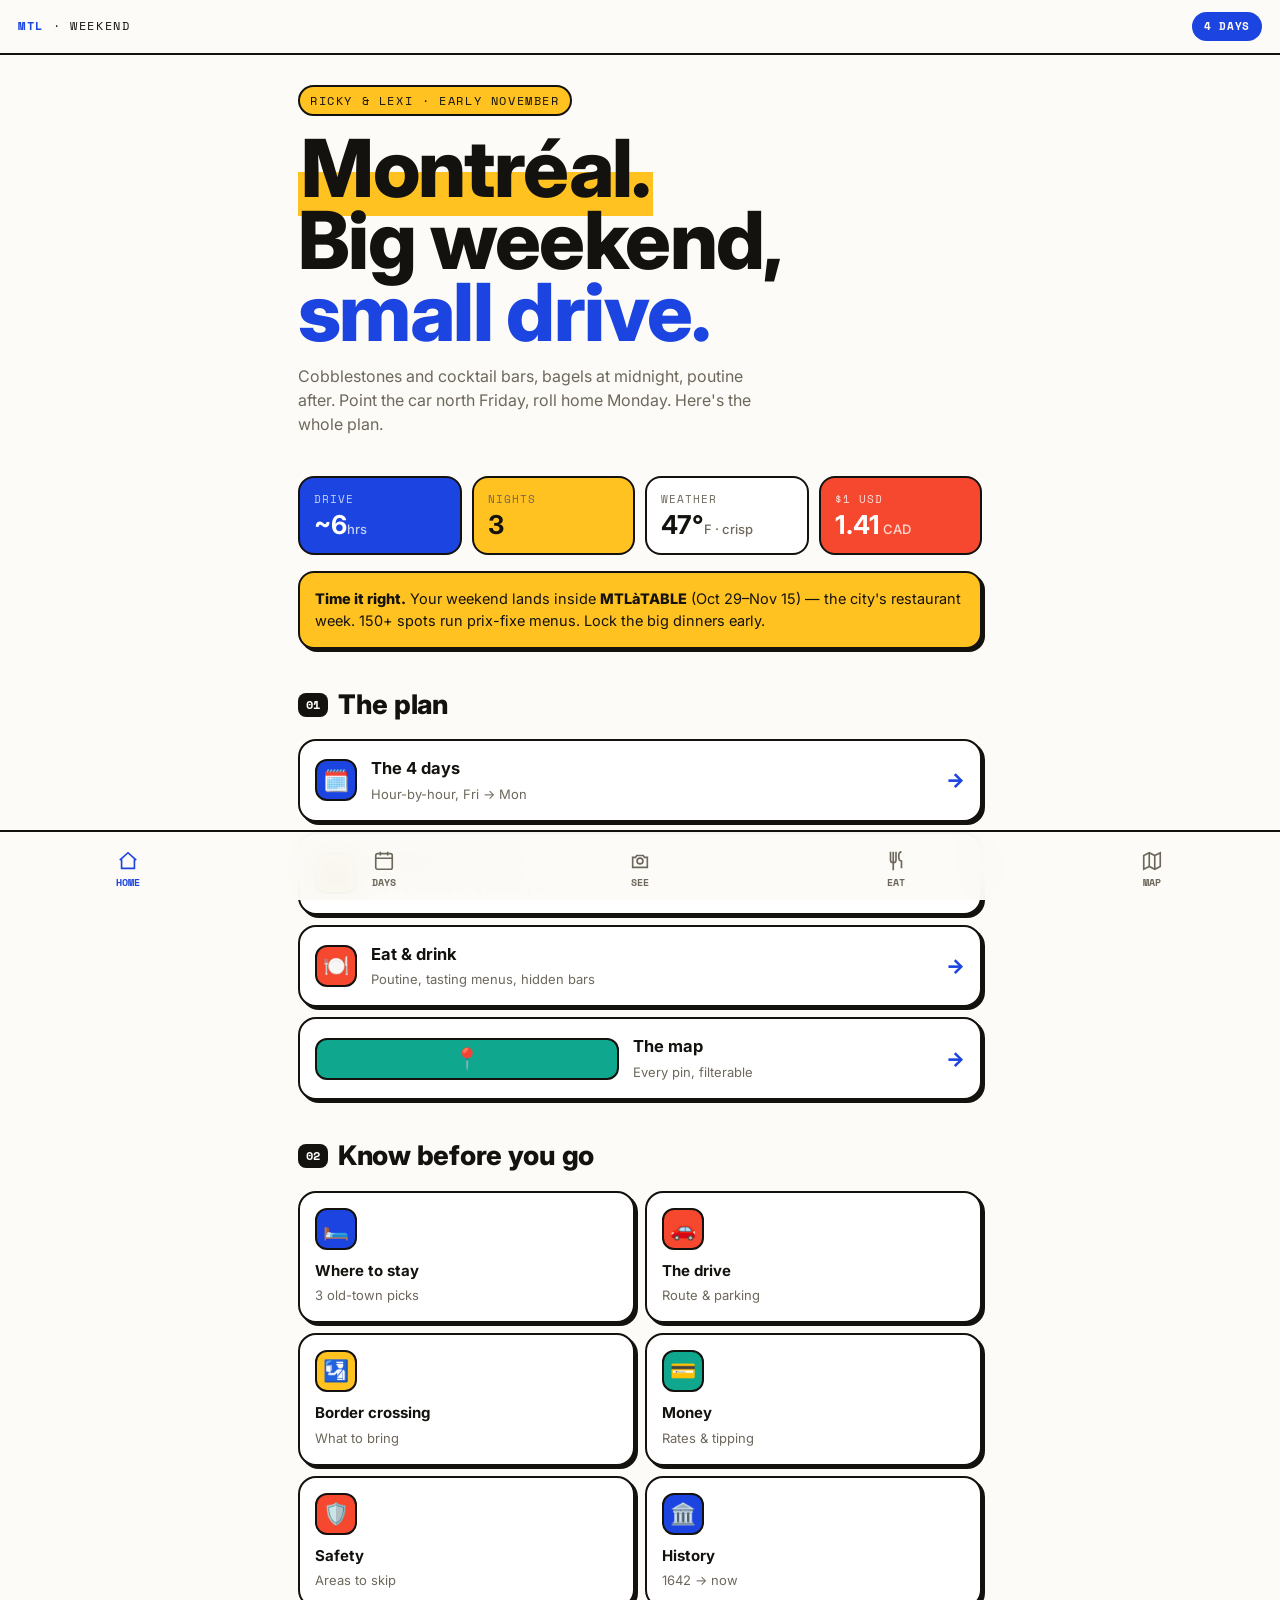
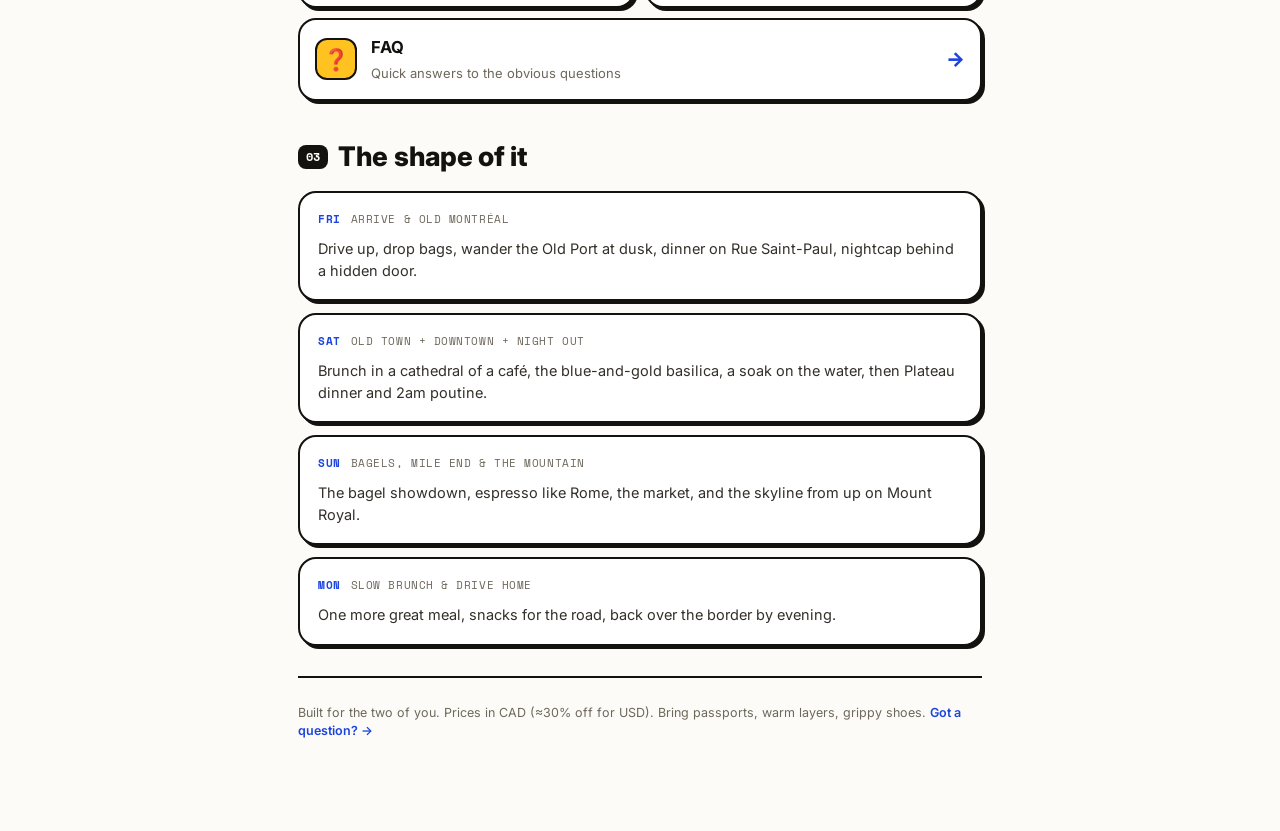
==== commit a5bcb61a: "Add files via upload" ====
--- a/index.html
+++ b/index.html
@@ -10,7 +10,217 @@
 <link rel="icon" href="icon.svg"><link rel="apple-touch-icon" href="icon.svg">
 <link rel="preconnect" href="https://fonts.googleapis.com"><link rel="preconnect" href="https://fonts.gstatic.com" crossorigin>
 <link href="https://fonts.googleapis.com/css2?family=Bricolage+Grotesque:opsz,wght@12..96,600;12..96,700;12..96,800&family=Inter:wght@400;500;600;700&family=Space+Mono:wght@400;700&display=swap" rel="stylesheet">
-<link rel="stylesheet" href="style.css">
+<style>
+/* =========================================================
+   Ricky & Lexi — Montréal  ·  poster-pop redesign
+   Bright, bold, transit-poster energy for a 20-something trip.
+   Mobile-first, app-style. Shared across all pages.
+   ========================================================= */
+
+:root{
+  --paper:  #FCFBF7;   /* near-white base */
+  --card:   #FFFFFF;
+  --ink:    #14120E;   /* near-black */
+  --muted:  #6E685C;   /* warm grey text */
+  --cobalt: #1B44E0;   /* electric blue — dominant accent */
+  --red:    #F5482E;   /* hot red-orange */
+  --yellow: #FFC220;   /* sunny */
+  --teal:   #0FA88E;   /* secondary */
+  --line:   #14120E;
+  --soft:   rgba(20,18,14,.10);
+  --tab-h:  70px;
+
+  --disp: "Bricolage Grotesque", "Inter", sans-serif;
+  --sans: "Inter", -apple-system, BlinkMacSystemFont, sans-serif;
+  --mono: "Space Mono", ui-monospace, monospace;
+}
+
+*{ box-sizing:border-box; margin:0; padding:0; -webkit-tap-highlight-color:transparent; }
+html{ -webkit-text-size-adjust:100%; scroll-behavior:smooth; }
+
+body{
+  font-family:var(--sans);
+  background:var(--paper);
+  color:var(--ink);
+  line-height:1.5;
+  padding-bottom:calc(var(--tab-h) + env(safe-area-inset-bottom));
+  overflow-x:hidden;
+  -webkit-font-smoothing:antialiased;
+}
+a{ color:inherit; text-decoration:none; }
+img{ max-width:100%; display:block; }
+
+.wrap{ width:100%; max-width:720px; margin:0 auto; padding:0 18px; }
+
+/* ---------- Top bar ---------- */
+.topbar{
+  position:sticky; top:0; z-index:40;
+  display:flex; align-items:center; justify-content:space-between;
+  padding:12px 18px; padding-top:calc(12px + env(safe-area-inset-top));
+  background:rgba(252,251,247,.85);
+  backdrop-filter:blur(14px); -webkit-backdrop-filter:blur(14px);
+  border-bottom:2px solid var(--ink);
+}
+.topbar .mark{ font-family:var(--mono); font-size:12px; letter-spacing:.14em; text-transform:uppercase; }
+.topbar .mark b{ color:var(--cobalt); }
+.topbar .pill{
+  font-family:var(--mono); font-size:11px; letter-spacing:.06em; text-transform:uppercase;
+  background:var(--ink); color:var(--paper); border-radius:999px; padding:6px 12px; font-weight:700;
+}
+.topbar .pill.blue{ background:var(--cobalt); }
+
+/* ---------- Hero ---------- */
+.hero{ padding:30px 0 18px; }
+.eyebrow{
+  display:inline-block; font-family:var(--mono); font-size:11.5px; letter-spacing:.14em;
+  text-transform:uppercase; background:var(--yellow); color:var(--ink);
+  padding:5px 10px; border:2px solid var(--ink); border-radius:999px; margin-bottom:16px;
+}
+.eyebrow.blue{ background:var(--cobalt); color:#fff; }
+.eyebrow.red{ background:var(--red); color:#fff; }
+.hero h1{
+  font-family:var(--disp); font-weight:800;
+  font-size:clamp(44px,14vw,80px); line-height:.9; letter-spacing:-.02em;
+}
+.hero h1 .hl{
+  background:linear-gradient(transparent 55%, var(--yellow) 55%);
+  padding:0 .04em;
+}
+.hero h1 .blue{ color:var(--cobalt); }
+.hero h1 .red{ color:var(--red); }
+.hero .sub{ color:var(--muted); font-size:16px; max-width:46ch; margin-top:16px; }
+
+/* ---------- Quick facts ---------- */
+.facts{ display:grid; grid-template-columns:repeat(2,1fr); gap:10px; margin:22px 0 6px; }
+.fact{ border:2px solid var(--ink); border-radius:16px; padding:14px; background:var(--card); }
+.fact .k{ font-family:var(--mono); font-size:10.5px; letter-spacing:.1em; text-transform:uppercase; color:var(--muted); }
+.fact .v{ font-family:var(--disp); font-weight:700; font-size:26px; line-height:1.1; margin-top:3px; }
+.fact .v small{ font-size:13px; color:var(--muted); font-family:var(--sans); font-weight:500; }
+.fact.f-blue{ background:var(--cobalt); color:#fff; } .fact.f-blue .k,.fact.f-blue .v small{ color:rgba(255,255,255,.75); }
+.fact.f-red{ background:var(--red); color:#fff; } .fact.f-red .k,.fact.f-red .v small{ color:rgba(255,255,255,.8); }
+.fact.f-yellow{ background:var(--yellow); } 
+
+/* ---------- Section heads ---------- */
+.shead{ display:flex; align-items:center; gap:10px; margin:36px 0 14px; }
+.shead .n{
+  font-family:var(--mono); font-size:12px; font-weight:700; color:#fff; background:var(--ink);
+  border-radius:8px; padding:3px 8px;
+}
+.shead h2{ font-family:var(--disp); font-weight:800; font-size:27px; letter-spacing:-.01em; }
+.lead{ color:var(--muted); font-size:15px; margin-bottom:16px; max-width:58ch; }
+
+/* ---------- Nav / guide cards ---------- */
+.navcards{ display:grid; gap:10px; }
+.navcard{
+  display:flex; align-items:center; gap:14px; background:var(--card);
+  border:2px solid var(--ink); border-radius:18px; padding:15px;
+  box-shadow:3px 3px 0 var(--ink); transition:transform .12s ease, box-shadow .12s ease;
+}
+.navcard:active{ transform:translate(2px,2px); box-shadow:1px 1px 0 var(--ink); }
+.navcard .ico{ width:42px; height:42px; flex:0 0 42px; border-radius:12px; display:grid; place-items:center; font-size:21px; border:2px solid var(--ink); }
+.navcard .ico.b{ background:var(--cobalt); } .navcard .ico.r{ background:var(--red); }
+.navcard .ico.y{ background:var(--yellow); } .navcard .ico.t{ background:var(--teal); }
+.navcard .t{ flex:1; } .navcard .t b{ font-size:16.5px; font-weight:700; display:block; font-family:var(--disp); }
+.navcard .t span{ color:var(--muted); font-size:13px; }
+.navcard .arr{ font-family:var(--disp); font-weight:800; font-size:20px; color:var(--cobalt); }
+
+.grid2{ display:grid; grid-template-columns:1fr 1fr; gap:10px; }
+.grid2 .navcard{ flex-direction:column; align-items:flex-start; gap:10px; }
+.grid2 .navcard .t b{ font-size:15px; }
+
+/* ---------- Generic card ---------- */
+.card{
+  background:var(--card); border:2px solid var(--ink); border-radius:18px;
+  padding:18px; margin-bottom:12px; box-shadow:3px 3px 0 var(--ink);
+}
+.card h3{ font-family:var(--disp); font-weight:700; font-size:21px; margin-bottom:3px; letter-spacing:-.01em; }
+.card .meta{ font-family:var(--mono); font-size:11px; letter-spacing:.05em; text-transform:uppercase; color:var(--muted); margin-bottom:10px; display:flex; flex-wrap:wrap; gap:5px 10px; align-items:center; }
+.card p{ font-size:14.5px; color:#33302A; }
+.card p + p{ margin-top:8px; }
+.tag{ color:var(--cobalt); font-weight:600; }
+.tag.red{ color:var(--red); }
+
+.badge{ display:inline-block; font-family:var(--mono); font-size:10px; letter-spacing:.06em; text-transform:uppercase; padding:3px 8px; border-radius:999px; border:1.5px solid var(--ink); color:var(--ink); }
+.badge.pick{ background:var(--yellow); font-weight:700; }
+.badge.warn{ background:var(--red); color:#fff; border-color:var(--red); }
+.badge.blue{ background:var(--cobalt); color:#fff; border-color:var(--cobalt); }
+.price{ color:var(--ink); font-family:var(--mono); font-size:12px; font-weight:700; }
+
+/* colored feature blocks */
+.note, .callout{ border:2px solid var(--ink); border-radius:16px; padding:15px; margin:16px 0; font-size:14.5px; box-shadow:3px 3px 0 var(--ink); }
+.note{ background:var(--yellow); }
+.note b{ font-weight:800; }
+.callout{ background:var(--red); color:#fff; }
+.callout b{ font-weight:800; }
+.info{ background:var(--cobalt); color:#fff; border:2px solid var(--ink); border-radius:16px; padding:15px; margin:16px 0; font-size:14.5px; box-shadow:3px 3px 0 var(--ink); }
+.info b{ font-weight:800; }
+
+/* ---------- Day tabs ---------- */
+.daytabs{ display:flex; gap:8px; overflow-x:auto; padding:4px 0 12px; position:sticky; top:60px; z-index:30; background:var(--paper); scrollbar-width:none; -webkit-overflow-scrolling:touch; }
+.daytabs::-webkit-scrollbar{ display:none; }
+.daytab{ flex:0 0 auto; font-family:var(--mono); font-size:12px; letter-spacing:.05em; padding:9px 15px; border-radius:999px; border:2px solid var(--ink); text-transform:uppercase; cursor:pointer; background:var(--card); font-weight:700; }
+.daytab.on{ background:var(--cobalt); color:#fff; }
+.day{ display:none; } .day.on{ display:block; animation:fade .3s ease; }
+.dayhead{ margin:10px 0 4px; }
+.dayhead .dnum{ font-family:var(--mono); font-size:12px; letter-spacing:.08em; color:var(--muted); }
+.dayhead h2{ font-family:var(--disp); font-weight:800; font-size:30px; letter-spacing:-.015em; }
+.dayhead .weather{ color:var(--ink); font-size:13px; margin-top:6px; font-family:var(--mono); background:var(--yellow); display:inline-block; padding:3px 9px; border:2px solid var(--ink); border-radius:999px; }
+
+/* timeline */
+.tl{ position:relative; margin:20px 0 8px; padding-left:24px; }
+.tl::before{ content:""; position:absolute; left:6px; top:6px; bottom:12px; width:2px; background:var(--ink); }
+.stop{ position:relative; padding:0 0 20px; }
+.stop::before{ content:""; position:absolute; left:-24px; top:4px; width:12px; height:12px; border-radius:50%; background:var(--cobalt); border:2px solid var(--ink); }
+.stop.eat::before{ background:var(--red); } .stop.see::before{ background:var(--yellow); } .stop.bar::before{ background:var(--teal); }
+.stop .time{ font-family:var(--mono); font-size:11px; letter-spacing:.06em; color:var(--cobalt); text-transform:uppercase; font-weight:700; }
+.stop h4{ font-size:16.5px; font-weight:700; margin:2px 0 3px; font-family:var(--disp); }
+.stop p{ font-size:14px; color:#33302A; }
+.stop .kind{ font-family:var(--mono); font-size:10px; text-transform:uppercase; letter-spacing:.08em; color:var(--muted); }
+
+/* ---------- chips / filters ---------- */
+.chips{ display:flex; gap:8px; overflow-x:auto; padding:2px 0 14px; scrollbar-width:none; -webkit-overflow-scrolling:touch; }
+.chips::-webkit-scrollbar{ display:none; }
+.chip{ flex:0 0 auto; font-family:var(--mono); font-size:11px; letter-spacing:.04em; padding:8px 12px; border-radius:999px; border:2px solid var(--ink); text-transform:uppercase; cursor:pointer; user-select:none; background:var(--card); font-weight:700; }
+.chip.on{ background:var(--ink); color:var(--paper); }
+.chip .dot{ display:inline-block; width:9px; height:9px; border-radius:50%; margin-right:6px; vertical-align:middle; border:1px solid var(--ink); }
+
+/* ---------- Map ---------- */
+#map{ height:60vh; min-height:380px; width:100%; border-radius:20px; border:2px solid var(--ink); overflow:hidden; margin-bottom:14px; box-shadow:3px 3px 0 var(--ink); }
+.leaflet-popup-content-wrapper{ background:var(--card); color:var(--ink); border-radius:14px; border:2px solid var(--ink); }
+.leaflet-popup-tip{ background:var(--card); border:2px solid var(--ink); }
+.leaflet-popup-content{ margin:12px 14px; font-family:var(--sans); }
+.leaflet-popup-content b{ font-family:var(--disp); font-weight:700; font-size:17px; }
+.leaflet-popup-content .pk{ font-family:var(--mono); font-size:10px; letter-spacing:.06em; text-transform:uppercase; color:var(--cobalt); display:block; margin:3px 0 4px; font-weight:700; }
+.leaflet-popup-content a{ color:var(--cobalt); font-family:var(--mono); font-size:12px; font-weight:700; }
+
+/* ---------- FAQ ---------- */
+.faq details{ border:2px solid var(--ink); border-radius:16px; margin-bottom:10px; background:var(--card); overflow:hidden; box-shadow:3px 3px 0 var(--ink); }
+.faq summary{ list-style:none; cursor:pointer; padding:16px; font-family:var(--disp); font-weight:700; font-size:16px; display:flex; justify-content:space-between; gap:12px; align-items:center; }
+.faq summary::-webkit-details-marker{ display:none; }
+.faq summary::after{ content:"+"; font-family:var(--mono); font-size:22px; color:var(--cobalt); }
+.faq details[open] summary::after{ content:"–"; }
+.faq details[open] summary{ background:var(--yellow); }
+.faq .a{ padding:0 16px 16px; font-size:14.5px; color:#33302A; }
+
+/* ---------- Bottom app tab bar ---------- */
+.tabbar{ position:fixed; left:0; right:0; bottom:0; z-index:50; height:calc(var(--tab-h) + env(safe-area-inset-bottom)); padding-bottom:env(safe-area-inset-bottom); display:flex; background:rgba(252,251,247,.94); backdrop-filter:blur(16px); -webkit-backdrop-filter:blur(16px); border-top:2px solid var(--ink); }
+.tabbar a{ flex:1; display:flex; flex-direction:column; align-items:center; justify-content:center; gap:3px; color:var(--muted); font-size:10px; font-family:var(--mono); letter-spacing:.02em; text-transform:uppercase; padding-top:8px; font-weight:700; }
+.tabbar a svg{ width:22px; height:22px; stroke:currentColor; fill:none; stroke-width:1.8; }
+.tabbar a.on{ color:var(--cobalt); }
+
+/* ---------- misc ---------- */
+.foot{ color:var(--muted); font-size:12.5px; padding:26px 0 20px; border-top:2px solid var(--ink); margin-top:30px; }
+.foot a{ color:var(--cobalt); font-weight:600; }
+.back{ display:inline-block; font-family:var(--mono); font-size:11px; text-transform:uppercase; letter-spacing:.06em; color:var(--muted); margin:6px 0 0; }
+.rule{ height:0; border-top:2px dashed var(--soft); margin:20px 0; }
+ul.clean{ list-style:none; margin:6px 0; } ul.clean li{ position:relative; padding-left:20px; margin-bottom:7px; font-size:14.5px; color:#33302A; }
+ul.clean li::before{ content:"→"; position:absolute; left:0; color:var(--cobalt); font-weight:700; }
+
+@keyframes fade{ from{opacity:0; transform:translateY(6px);} to{opacity:1; transform:none;} }
+@media (prefers-reduced-motion:reduce){ *{ animation:none !important; transition:none !important; scroll-behavior:auto; } }
+@media (min-width:600px){ .facts{ grid-template-columns:repeat(4,1fr); } }
+
+</style>
 </head>
 <body>
 
